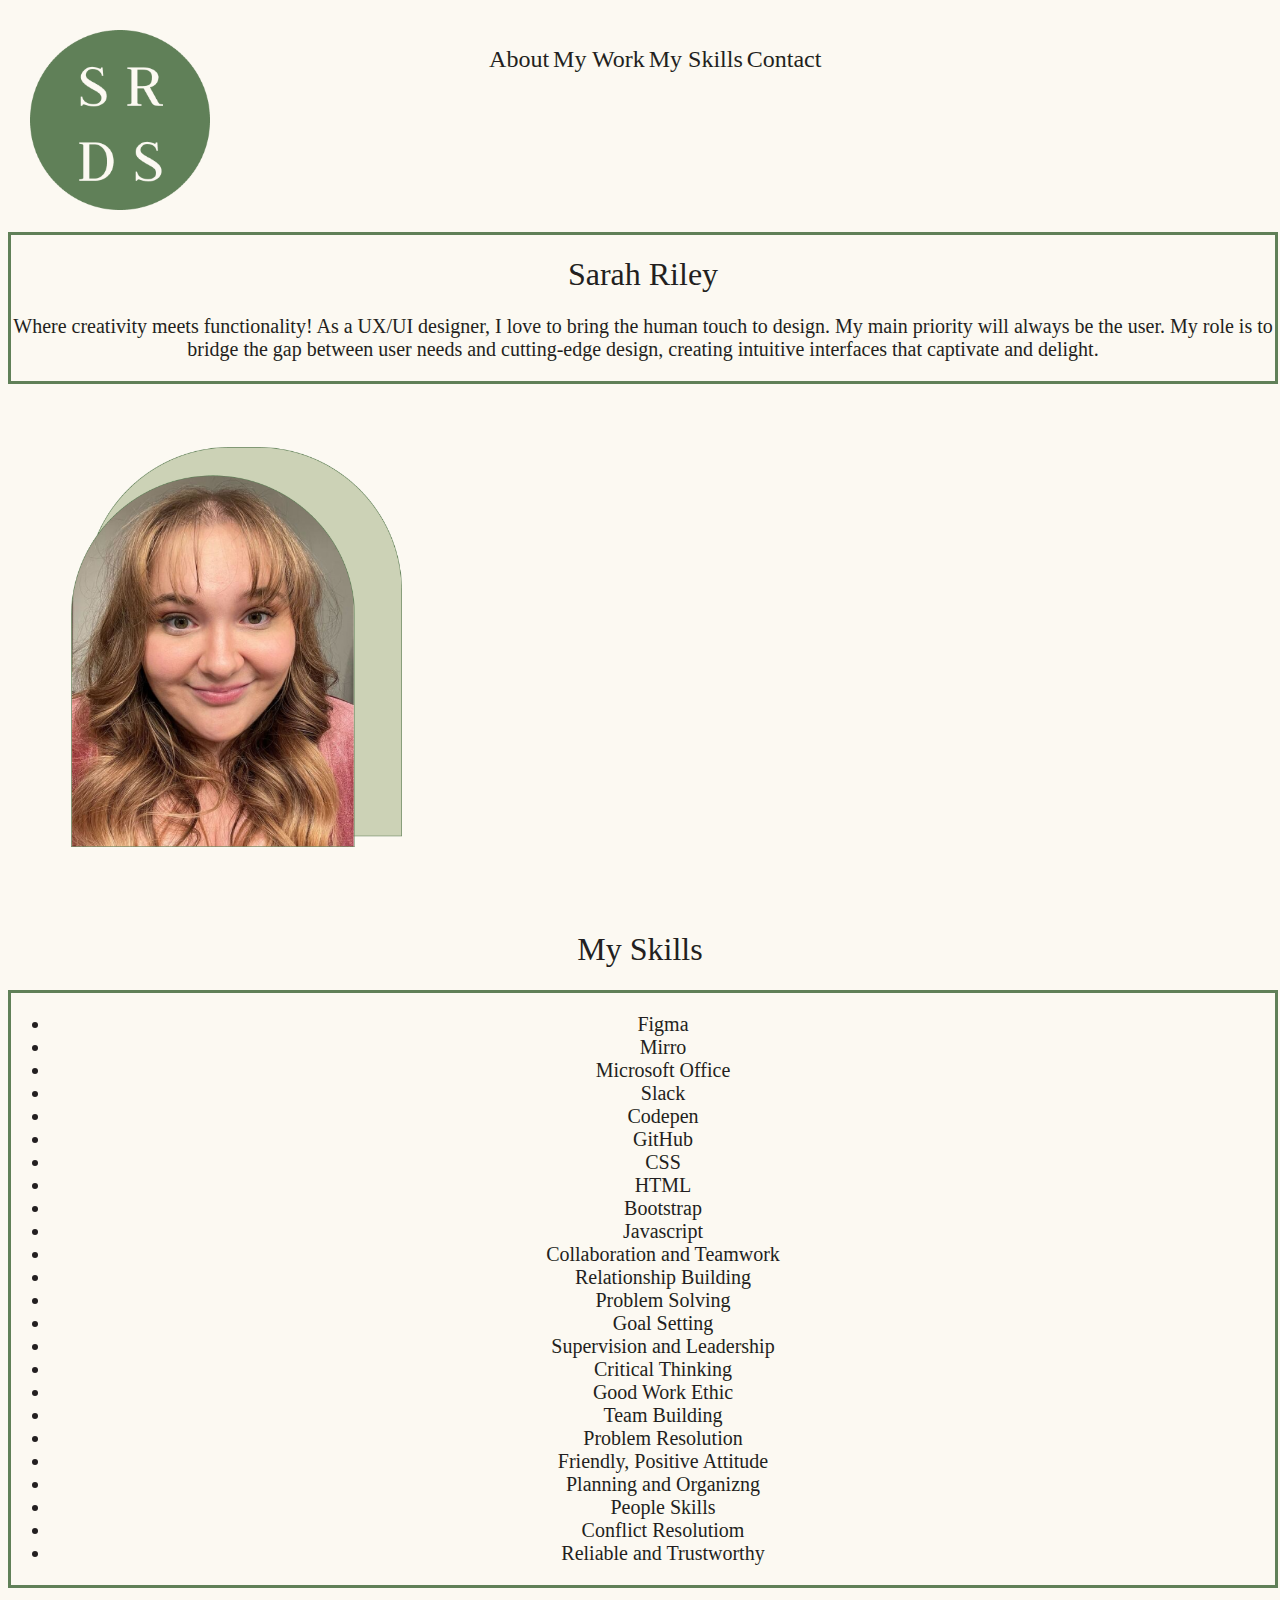
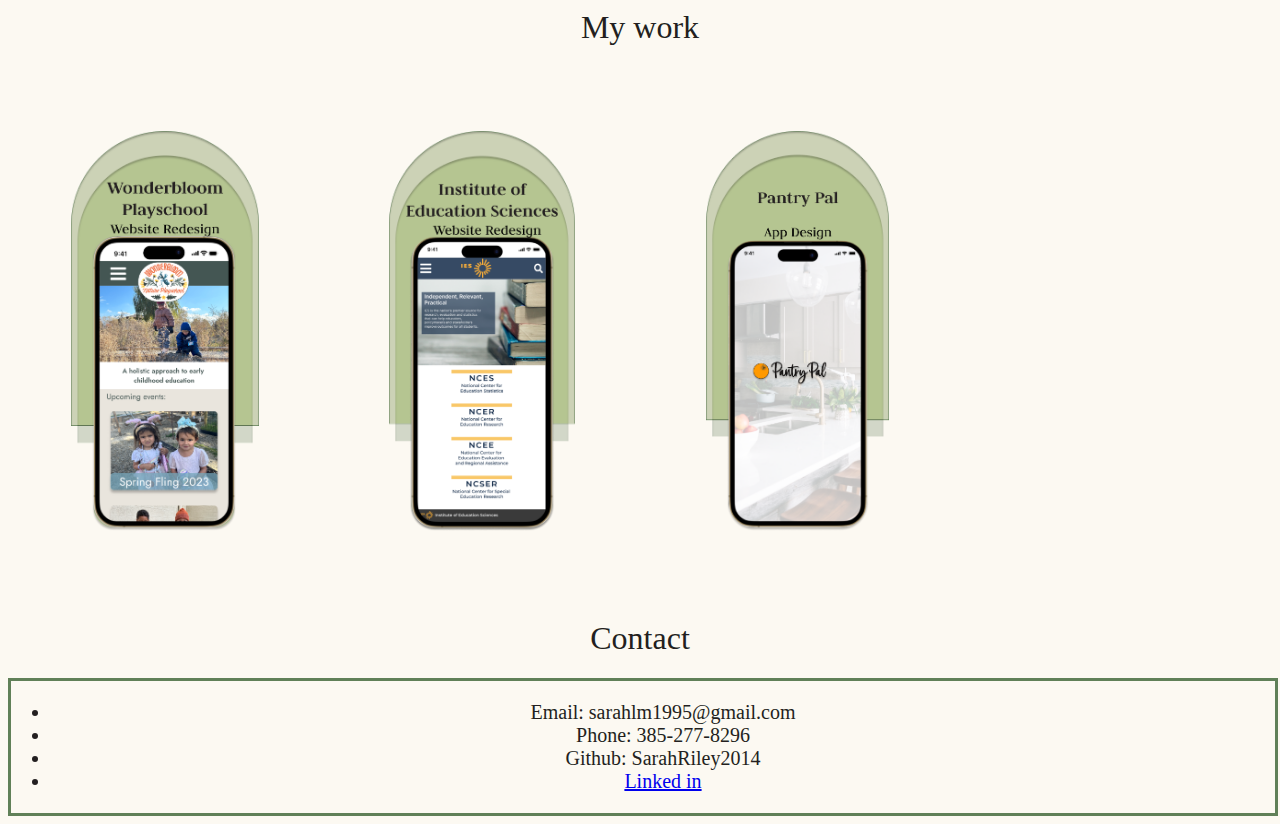
==== index.html @ 7fdc2ec3 "Add all files for personal page to repository" ====
<!DOCUTYPE html>
    <html lang= "en">


        <head>
            <title>Sarah Riley Design Studio</title>
            <link rel="stylesheet" href="index.css">
        </head>
    <body>  
         <header class="navbar">
            <div class="inline-block logo">
                <img src="img/Logo.png" alt="Logo" id="header-logo">
            </div>
                <nav class="inline-block">
                    <ul>
                        <li class="btn inline-block">About</li>
                        <li class="btn inline-block">My Work</li>
                        <li class="btn inline-block">My Skills</li>
                        <li class="btn inline-block">Contact</li>
                    </ul>
                </nav>
        </header>
        <section>
            <div class="container" class="btn inline-block">
                <h1 class="heading">Sarah Riley</h1>
                <p class="text">Where creativity meets functionality! As a UX/UI designer, I love to bring the human touch to design. My main priority will always be the user.  My role is to bridge the gap between user needs and cutting-edge design, creating intuitive interfaces that captivate and delight.
                </p>
                 </div>
                 <img src="img/heroimg.png" alt="profile picture" class="heroimg">
        </section>
        <section>
            <h1 class="heading">My Skills</h1>
            <div class="container">
                <ul class="text">
                    <li>Figma</li>
                    <li>Mirro</li>
                    <li>Microsoft Office</li>
                    <li>Slack</li>
                    <li>Codepen</li>
                    <li>GitHub</li>
                    <li>CSS</li>
                    <li>HTML</li>
                    <li>Bootstrap</li>
                    <li>Javascript</li>
                    <li>Collaboration and Teamwork</li>
                    <li>Relationship Building</li>
                    <li>Problem Solving</li>
                    <li>Goal Setting</li>
                    <li>Supervision and Leadership</li>
                    <li>Critical Thinking</li>
                    <li>Good Work Ethic</li>
                    <li>Team Building</li>
                    <li>Problem Resolution</li>
                    <li>Friendly, Positive Attitude</li>
                    <li>Planning and Organizng</li>
                    <li>People Skills</li>
                    <li>Conflict Resolutiom</li>
                    <li>Reliable and Trustworthy</li>
                </ul>
            </div>
        </section>
        <section>
            <h1 class="heading">My work</h1>
            <img src="img/Wonderbloom.png" alt="Wonderbloom" class="casestudy">
            <img src="img/IES.png" alt="Institute of Education Sciences" class="casestudy">
            <img src="img/PantryPal.png" alt="Pantry Pal" class="casestudy">
        </section>
        <footer>
            <h1 class="heading">Contact</h1>
            <div class="container">
                <ul class="text">
                    <li>Email: sarahlm1995@gmail.com</li>
                    <li>Phone: 385-277-8296</li>
                    <li>Github: SarahRiley2014</li>
                    <li><a href="www.linkedin.com/in/sarah-lynne-riley-72011b268">Linked in</a></li>
                </ul>
            </div>
        </footer>         
               

           
        
    </body>
    </html>
---- index.css ----
body {
    background: var(--portfolio-background, #FCF9F2); 
}
nav {
    width: 73%;
    padding: 1%;
}
ul {
    width: 50%;
    margin-left: auto;
}

#header-logo {
    height: 180px;
    width: auto;
}

.inline-block {
    display: inline-block;
    vertical-align: top;
}
.navbar {
    width:73% ;
    padding: 1%;
}
.logo {
    width: 100px;
    padding: 1%;
    text-align: center;
}

.heading{
    color: var(--portfolio-text-main, #231F20);
    text-align: center;
    font-family: Judson;
    font-size: 32px;
    font-style: normal;
    font-weight: 400;
    line-height: normal;
    width: auto;
    background: var(--portfolio-background, #FCF9F2)
}
.btn{
    color: var(--portfolio-text-main, #231F20);
    text-align: center;
    font-family: Judson;
    font-size: 24px;
    font-style: normal;
    font-weight: 400;
    line-height: normal;
    background: var(--portfolio-background, #FCF9F2);
}
.text{
    text-align: center;
    width: auto;
    height: fit-content;
    color: var(--portfolio-text-main, #231F20);
    font-family: Judson;
    font-size: 20px;
    font-style: normal;
    font-weight: 400;
    line-height: normal;}
.container{
    border: 3px solid var(--portfolio-logo-main, #608058);
    width: 100%;
    height: fit-content;
    padding: auto;
   ;}
.casestudy{
    padding: 5%;
    height: 400px;
    width: auto;
}
.heroimg{
    align-content: center;
    padding: 5%;
    height: 400px;
    width: auto;
}
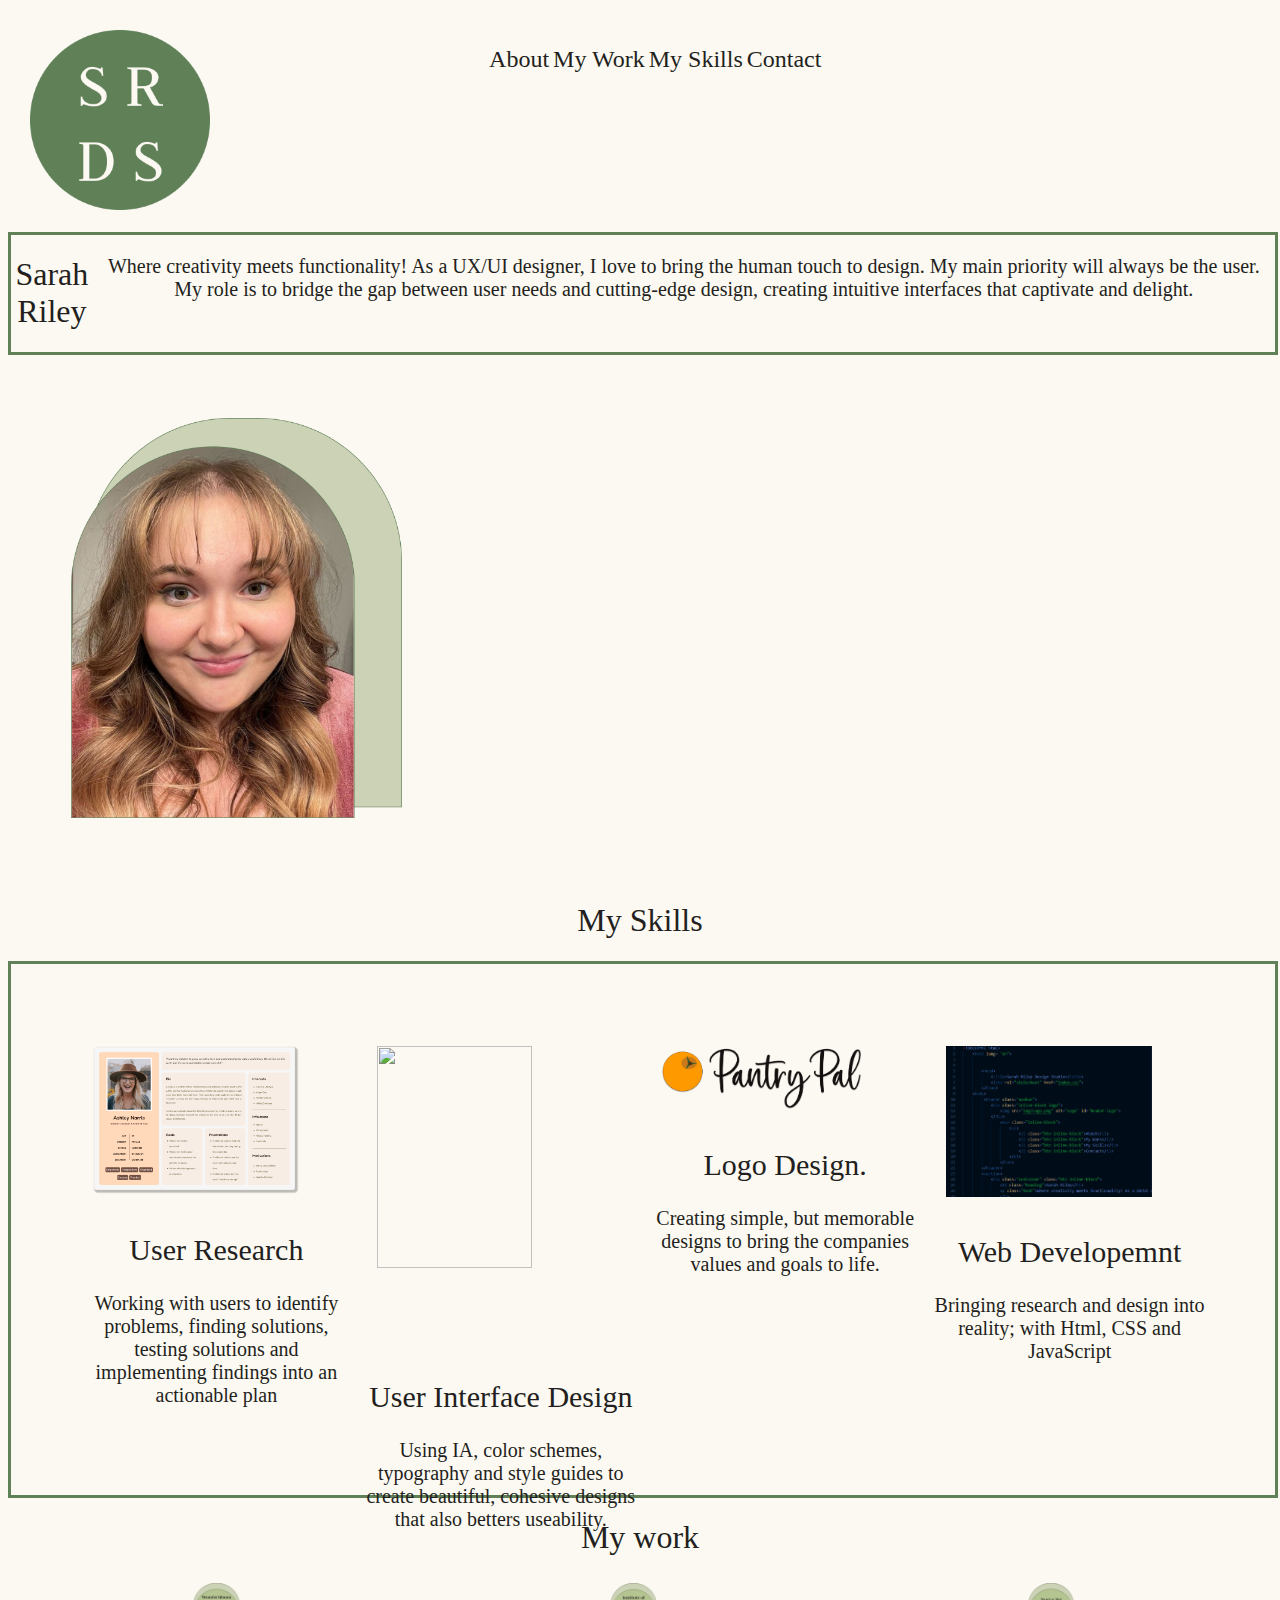
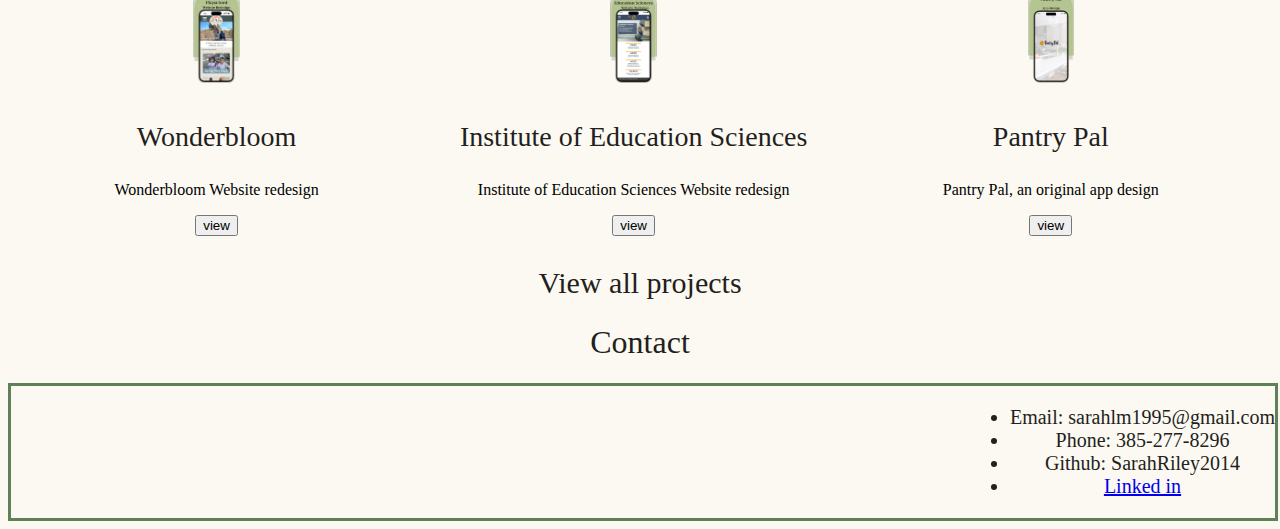
==== commit 5fd263b6: "Flex and Grid added" ====
--- a/index.html
+++ b/index.html
@@ -4,6 +4,7 @@
 
         <head>
             <title>Sarah Riley Design Studio</title>
+            <meta name="viewport" content="width-device-width, initial-scale=1"/>
             <link rel="stylesheet" href="index.css">
         </head>
     <body>  
@@ -30,40 +31,56 @@
         </section>
         <section>
             <h1 class="heading">My Skills</h1>
-            <div class="container">
-                <ul class="text">
-                    <li>Figma</li>
-                    <li>Mirro</li>
-                    <li>Microsoft Office</li>
-                    <li>Slack</li>
-                    <li>Codepen</li>
-                    <li>GitHub</li>
-                    <li>CSS</li>
-                    <li>HTML</li>
-                    <li>Bootstrap</li>
-                    <li>Javascript</li>
-                    <li>Collaboration and Teamwork</li>
-                    <li>Relationship Building</li>
-                    <li>Problem Solving</li>
-                    <li>Goal Setting</li>
-                    <li>Supervision and Leadership</li>
-                    <li>Critical Thinking</li>
-                    <li>Good Work Ethic</li>
-                    <li>Team Building</li>
-                    <li>Problem Resolution</li>
-                    <li>Friendly, Positive Attitude</li>
-                    <li>Planning and Organizng</li>
-                    <li>People Skills</li>
-                    <li>Conflict Resolutiom</li>
-                    <li>Reliable and Trustworthy</li>
-                </ul>
+            <div class="container flexcontainer">
+                <div class="flex-item">
+                    <img src="img/User Persona - Template.png" class="skillimg">
+                    <h2 class="heading2">User Research</h2>
+                    <p class="text">Working with users to identify problems, finding solutions, testing solutions and implementing findings into an actionable plan</p>
+
+                </div>
+                <div class="flex-item">
+                    <img src="img/IES Homepage.png" class="skillimg">
+                    <h2 class="heading2">User Interface Design</h2>
+                    <p class="text">Using IA, color schemes, typography and style guides to create beautiful, cohesive designs that also betters useability.</p>
+
+                </div>
+                <div class="flex-item">
+                    <img src="img/PantryPalLogo.png" class="skillimg">
+                    <h2 class="heading2">Logo Design.</h2>
+                    <p class="text">Creating simple, but memorable designs to bring the companies values and goals to life.</p>
+
+                </div>
+                <div class="flex-item">
+                    <img src="img/Screenshot 2023-07-11 181341.png" class="skillimg">
+                    <h2 class="heading2">Web Developemnt</h2>
+                    <p class="text">Bringing research and design into reality; with Html, CSS and JavaScript</p>
+
+                </div>
             </div>
         </section>
-        <section>
+        <section class="myWork">
             <h1 class="heading">My work</h1>
-            <img src="img/Wonderbloom.png" alt="Wonderbloom" class="casestudy">
-            <img src="img/IES.png" alt="Institute of Education Sciences" class="casestudy">
-            <img src="img/PantryPal.png" alt="Pantry Pal" class="casestudy">
+            <div class="workGrid">
+                <div class="item1"><img src="img/Wonderbloom.png" alt=""></div>
+                <div class="item2">
+                    <h3 class="heading3">Wonderbloom</h3>
+                    <p>Wonderbloom Website redesign</p>
+                    <button>view</button>
+                </div> 
+                <div class="item3"><img src="img/IES.png" alt=""></div>    
+                <div class="item4"> 
+                    <h3 class="heading3">Institute of Education Sciences</h3>
+                    <p>Institute of Education Sciences Website redesign</p>
+                    <button>view</button>
+                </div>
+                <div class="item5"><img src="img/PantryPal.png" alt=""></div>
+                <div class="item6">
+                    <h3 class="heading3">Pantry Pal</h3>
+                    <p>Pantry Pal, an original app design</p>
+                    <button>view</button>
+                </div>                
+            </div>
+            <h2 class="heading2">View all projects</h3>
         </section>
         <footer>
             <h1 class="heading">Contact</h1>
--- a/index.css
+++ b/index.css
@@ -8,6 +8,11 @@
 ul {
     width: 50%;
     margin-left: auto;
+}
+
+img {
+    height: 100px;
+    width: auto;
 }
 
 #header-logo {
@@ -34,6 +39,28 @@
     text-align: center;
     font-family: Judson;
     font-size: 32px;
+    font-style: normal;
+    font-weight: 400;
+    line-height: normal;
+    width: auto;
+    background: var(--portfolio-background, #FCF9F2)}
+
+.heading2{
+        color: var(--portfolio-text-main, #231F20);
+        text-align: center;
+        font-family: Judson;
+        font-size: 30px;
+        font-style: normal;
+        font-weight: 400;
+        line-height: normal;
+        width: auto;
+        background: var(--portfolio-background, #FCF9F2)
+}
+.heading3{
+    color: var(--portfolio-text-main, #231F20);
+    text-align: center;
+    font-family: Judson;
+    font-size: 28px;
     font-style: normal;
     font-weight: 400;
     line-height: normal;
@@ -65,7 +92,8 @@
     width: 100%;
     height: fit-content;
     padding: auto;
-   ;}
+    display: flex;
+}
 .casestudy{
     padding: 5%;
     height: 400px;
@@ -76,4 +104,80 @@
     padding: 5%;
     height: 400px;
     width: auto;
-}+}
+.skillimg{
+    padding: 5%;
+    height: auto;
+    width: 75%;
+}
+.flexContainer {
+    display: flex;
+    width: 90%;
+    padding: 5%;
+}
+
+.flex-item {
+    width: 25%;
+    margin: 5px;
+}
+.workGrid{
+    display: grid;
+    grid:
+        'image1 image2 image3'
+        'description1 description2 description3';
+    grid-auto-columns: 33%;
+    
+}
+.item1{
+    grid-area: image1;
+    margin: 5px;
+    text-align: center;
+}
+.item2 {
+    grid-area: description1;
+    margin: 5px;
+    text-align: center;
+}
+.item3 {
+    grid-area: image2;
+    margin: 5px;
+    text-align: center;
+}
+.item4 {
+    grid-area: description2;
+    margin: 5px;
+    text-align: center;
+}
+.item5 {
+    grid-area: image3;
+    margin: 5px;
+    text-align: center;
+}
+.item6 {
+    grid-area: description3;
+    margin: 5px;
+    text-align: center;
+}
+
+@media only screen and (max-width: 600px) {
+    .flexContainer {
+        flex-direction: column;
+    }
+
+    .flex-item {
+        width: 100%;
+        padding: 5%;
+    }
+    .workGrid {
+        display: grid;
+        grid:
+            'image1'
+            'description1'
+            'image2'
+            'description2'
+            'image3' 
+            'description3';
+        grid-auto-columns: 100%;
+    }
+}
+    
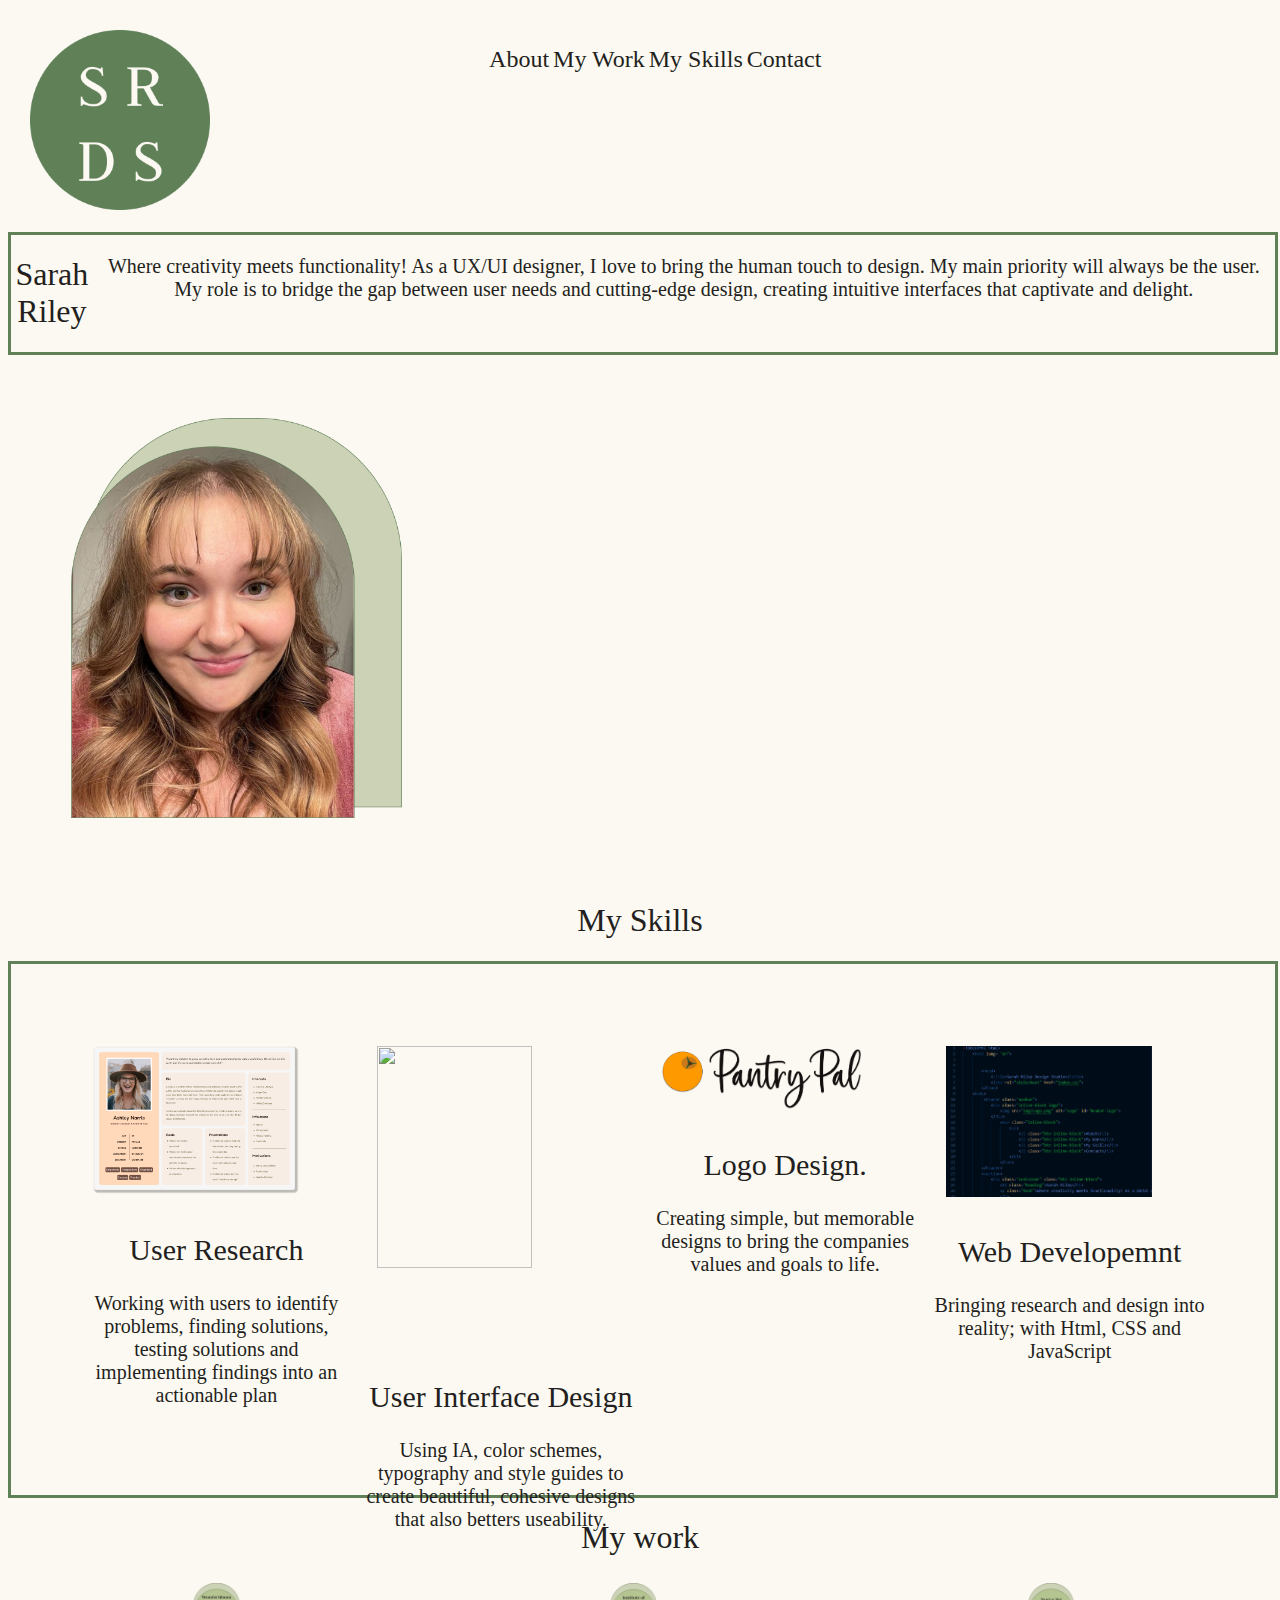
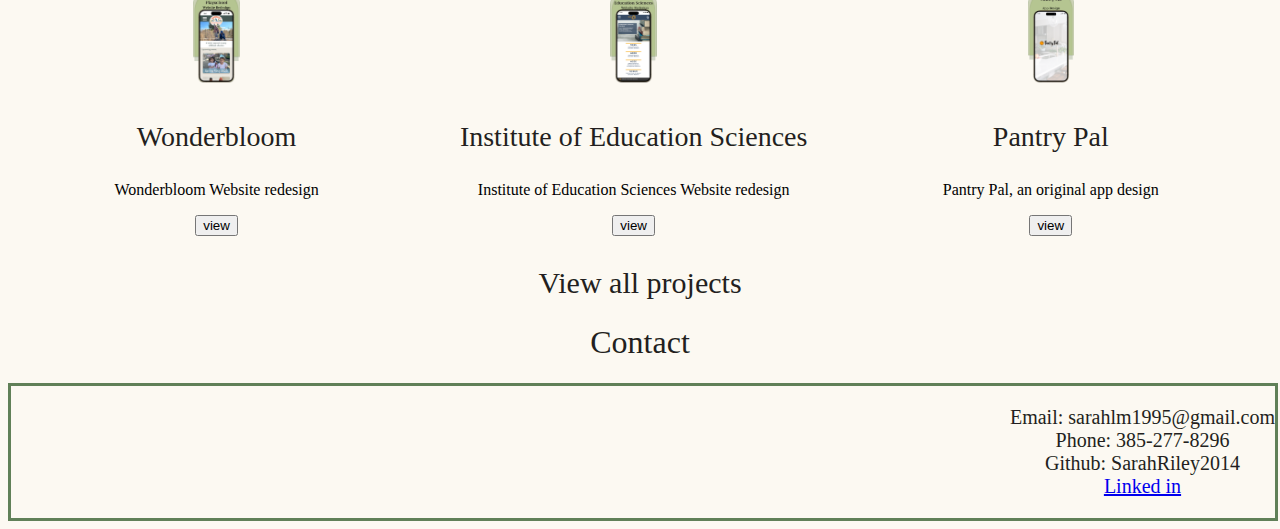
==== commit e32ece59: "edited unordered list and simplified headings" ====
--- a/index.html
+++ b/index.html
@@ -30,7 +30,7 @@
                  <img src="img/heroimg.png" alt="profile picture" class="heroimg">
         </section>
         <section>
-            <h1 class="heading">My Skills</h1>
+            <h1>My Skills</h1>
             <div class="container flexcontainer">
                 <div class="flex-item">
                     <img src="img/User Persona - Template.png" class="skillimg">
@@ -59,11 +59,11 @@
             </div>
         </section>
         <section class="myWork">
-            <h1 class="heading">My work</h1>
+            <h1>My work</h1>
             <div class="workGrid">
                 <div class="item1"><img src="img/Wonderbloom.png" alt=""></div>
                 <div class="item2">
-                    <h3 class="heading3">Wonderbloom</h3>
+                    <h3>Wonderbloom</h3>
                     <p>Wonderbloom Website redesign</p>
                     <button>view</button>
                 </div> 
@@ -75,18 +75,18 @@
                 </div>
                 <div class="item5"><img src="img/PantryPal.png" alt=""></div>
                 <div class="item6">
-                    <h3 class="heading3">Pantry Pal</h3>
+                    <h3>Pantry Pal</h3>
                     <p>Pantry Pal, an original app design</p>
                     <button>view</button>
                 </div>                
             </div>
-            <h2 class="heading2">View all projects</h3>
+            <h2>View all projects</h3>
         </section>
         <footer>
-            <h1 class="heading">Contact</h1>
+            <h1>Contact</h1>
             <div class="container">
                 <ul class="text">
-                    <li>Email: sarahlm1995@gmail.com</li>
+                    <li class="inline-block">Email: sarahlm1995@gmail.com</li>
                     <li>Phone: 385-277-8296</li>
                     <li>Github: SarahRiley2014</li>
                     <li><a href="www.linkedin.com/in/sarah-lynne-riley-72011b268">Linked in</a></li>
--- a/index.css
+++ b/index.css
@@ -13,6 +13,11 @@
 img {
     height: 100px;
     width: auto;
+}
+
+li {
+    display: block;
+    text-align: center;
 }
 
 #header-logo {
@@ -34,7 +39,7 @@
     text-align: center;
 }
 
-.heading{
+h1 {
     color: var(--portfolio-text-main, #231F20);
     text-align: center;
     font-family: Judson;
@@ -45,7 +50,7 @@
     width: auto;
     background: var(--portfolio-background, #FCF9F2)}
 
-.heading2{
+h2{
         color: var(--portfolio-text-main, #231F20);
         text-align: center;
         font-family: Judson;
@@ -56,7 +61,7 @@
         width: auto;
         background: var(--portfolio-background, #FCF9F2)
 }
-.heading3{
+h3{
     color: var(--portfolio-text-main, #231F20);
     text-align: center;
     font-family: Judson;
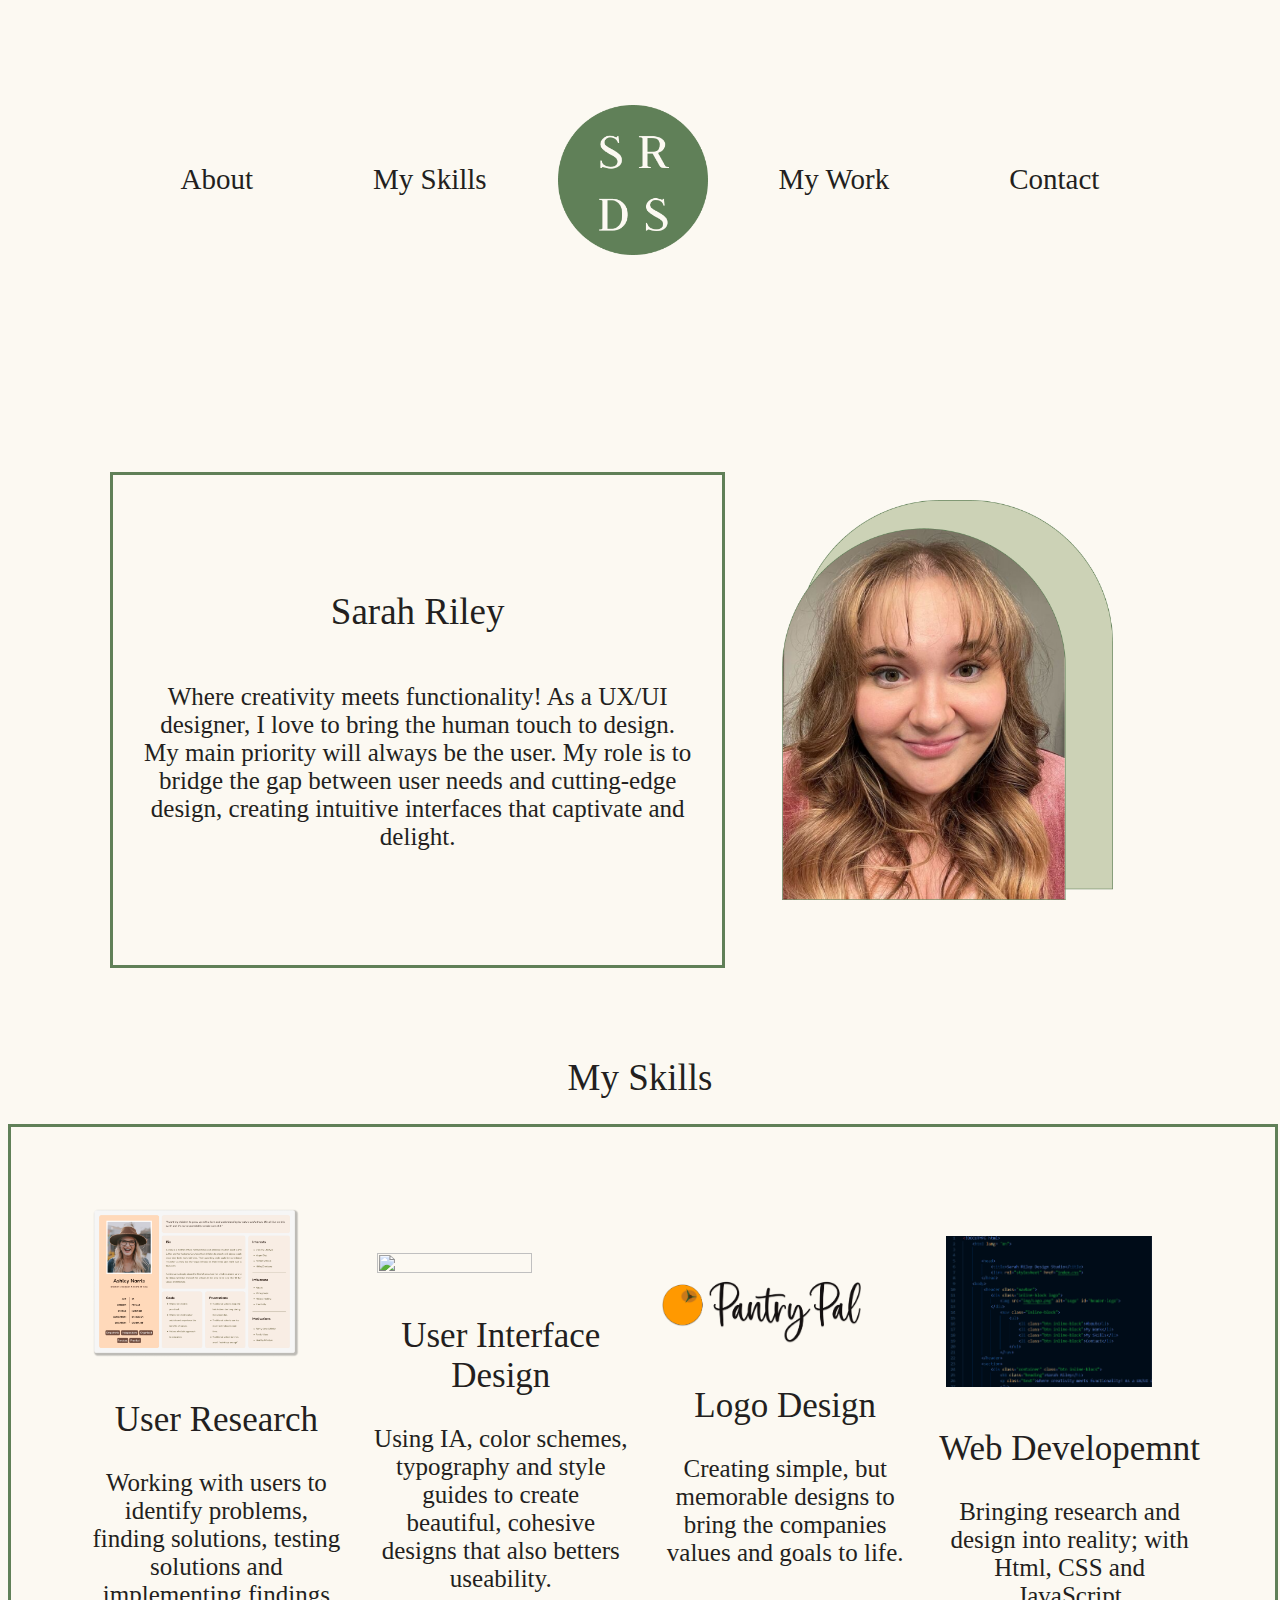
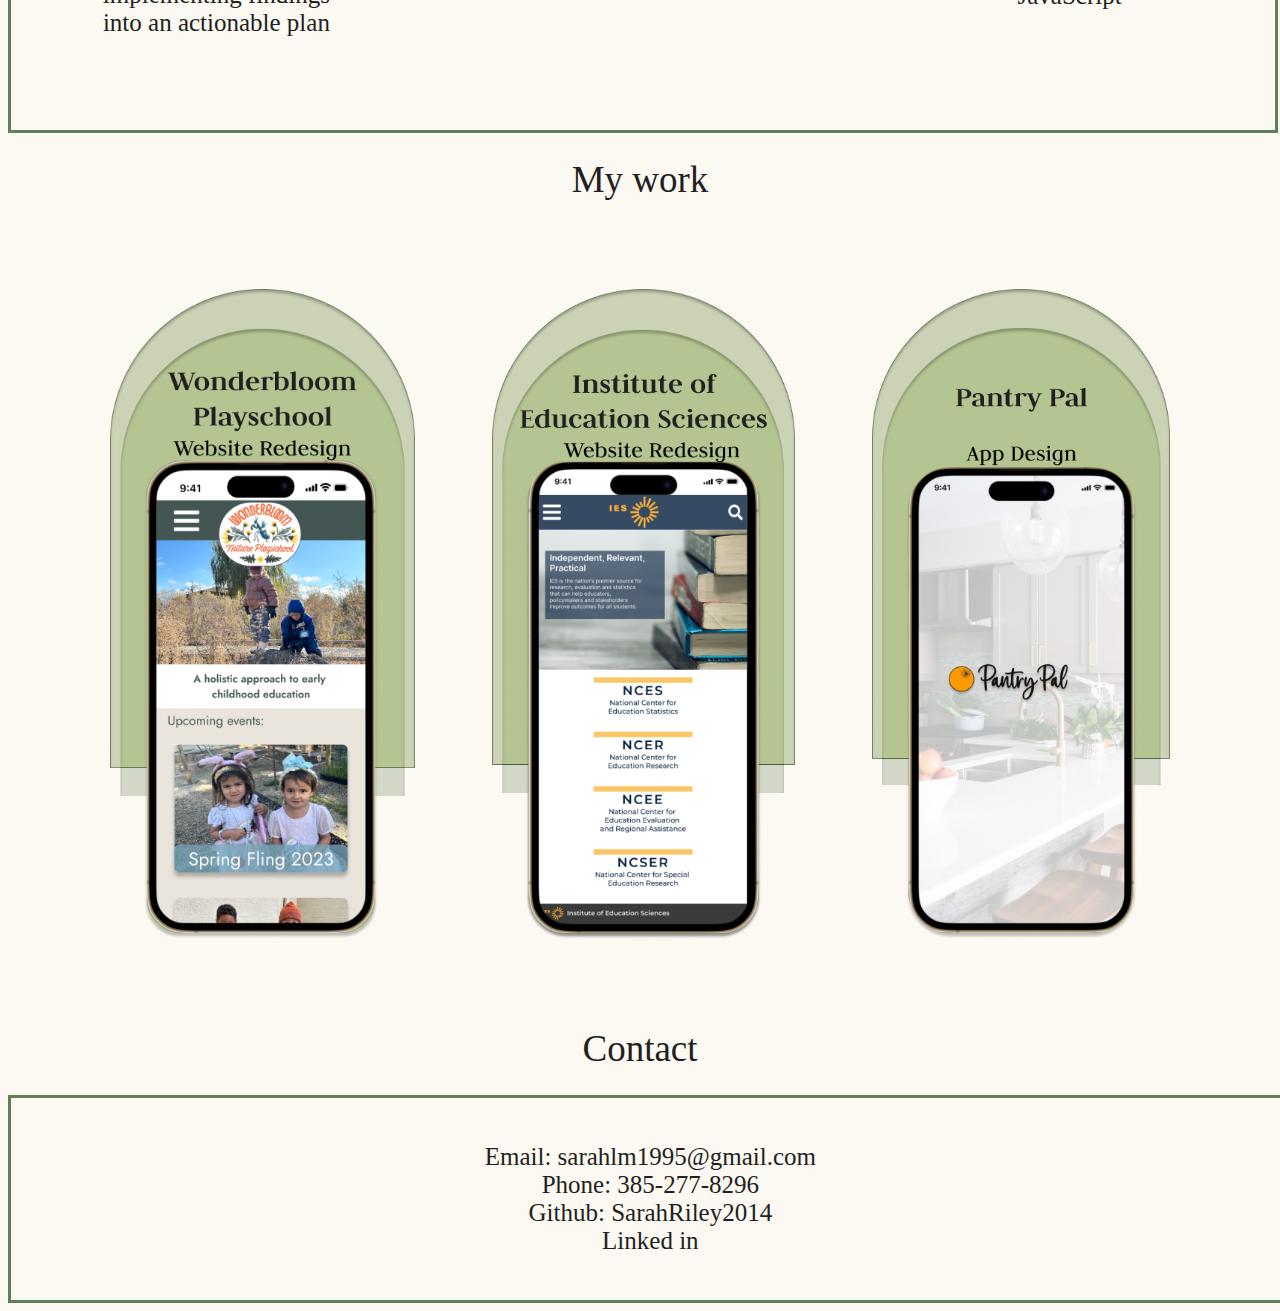
==== commit 404cec2d: "Relocated files." ====
--- a/index.html
+++ b/index.html
@@ -9,29 +9,34 @@
         </head>
     <body>  
          <header class="navbar">
-            <div class="inline-block logo">
-                <img src="img/Logo.png" alt="Logo" id="header-logo">
-            </div>
-                <nav class="inline-block">
-                    <ul>
-                        <li class="btn inline-block">About</li>
-                        <li class="btn inline-block">My Work</li>
-                        <li class="btn inline-block">My Skills</li>
-                        <li class="btn inline-block">Contact</li>
-                    </ul>
+           
+                <nav>
+                    <div class="flex flexContainer">
+                        <a href="#About" class="btn">About</a>
+                        <a href="#My-Skills" class="btn">My Skills</a>
+                         <div class="logo">
+                            <img src="img/Logo.png" alt="Logo" id="header-logo">
+                        </div>
+                        <a href="#My-Work" class="btn">My Work</a>
+                        <a href="#Contact" class="btn">Contact</a>
+                    </div>
                 </nav>
         </header>
-        <section>
-            <div class="container" class="btn inline-block">
+        <br id="Home">
+       <section id="About">
+            <div class="flex flexContainer">
+             <div class="aboutContainer" id="about-heading">
                 <h1 class="heading">Sarah Riley</h1>
                 <p class="text">Where creativity meets functionality! As a UX/UI designer, I love to bring the human touch to design. My main priority will always be the user.  My role is to bridge the gap between user needs and cutting-edge design, creating intuitive interfaces that captivate and delight.
                 </p>
-                 </div>
+                </div>
                  <img src="img/heroimg.png" alt="profile picture" class="heroimg">
+            </div>
         </section>
-        <section>
+       
+        <section id="My-Skills">
             <h1>My Skills</h1>
-            <div class="container flexcontainer">
+            <div class="container flexContainer">
                 <div class="flex-item">
                     <img src="img/User Persona - Template.png" class="skillimg">
                     <h2 class="heading2">User Research</h2>
@@ -40,51 +45,39 @@
                 </div>
                 <div class="flex-item">
                     <img src="img/IES Homepage.png" class="skillimg">
-                    <h2 class="heading2">User Interface Design</h2>
+                    <h2>User Interface Design</h2>
                     <p class="text">Using IA, color schemes, typography and style guides to create beautiful, cohesive designs that also betters useability.</p>
 
                 </div>
                 <div class="flex-item">
                     <img src="img/PantryPalLogo.png" class="skillimg">
-                    <h2 class="heading2">Logo Design.</h2>
+                    <h2>Logo Design</h2>
                     <p class="text">Creating simple, but memorable designs to bring the companies values and goals to life.</p>
 
                 </div>
                 <div class="flex-item">
                     <img src="img/Screenshot 2023-07-11 181341.png" class="skillimg">
-                    <h2 class="heading2">Web Developemnt</h2>
+                    <h2>Web Developemnt</h2>
                     <p class="text">Bringing research and design into reality; with Html, CSS and JavaScript</p>
 
                 </div>
             </div>
         </section>
-        <section class="myWork">
+        
+        <section id="My-Work">
             <h1>My work</h1>
-            <div class="workGrid">
-                <div class="item1"><img src="img/Wonderbloom.png" alt=""></div>
-                <div class="item2">
-                    <h3>Wonderbloom</h3>
-                    <p>Wonderbloom Website redesign</p>
-                    <button>view</button>
-                </div> 
-                <div class="item3"><img src="img/IES.png" alt=""></div>    
-                <div class="item4"> 
-                    <h3 class="heading3">Institute of Education Sciences</h3>
-                    <p>Institute of Education Sciences Website redesign</p>
-                    <button>view</button>
-                </div>
-                <div class="item5"><img src="img/PantryPal.png" alt=""></div>
-                <div class="item6">
-                    <h3>Pantry Pal</h3>
-                    <p>Pantry Pal, an original app design</p>
-                    <button>view</button>
-                </div>                
+            <div class="work flexContainer">
+                <img src="img/Wonderbloom.png" alt="Wonderbloom" class="work-img">
+               
+                <img src="img/IES.png" alt="IES" class="work-img">
+               
+                <img src="img/PantryPal.png" alt="PantryPal" class="work-img">
             </div>
-            <h2>View all projects</h3>
         </section>
-        <footer>
+        
+        <footer id="Contact">
             <h1>Contact</h1>
-            <div class="container">
+            <div class="footerContainer">
                 <ul class="text">
                     <li class="inline-block">Email: sarahlm1995@gmail.com</li>
                     <li>Phone: 385-277-8296</li>
@@ -92,10 +85,17 @@
                     <li><a href="www.linkedin.com/in/sarah-lynne-riley-72011b268">Linked in</a></li>
                 </ul>
             </div>
-        </footer>         
+        </footer>
+        <a href="#" class="back-to-top"><img src="img/Iconsax.png"></a>
+        
+            
                
 
            
-        
+       
     </body>
+    <script src="http://ajax.googleapis.com/ajax/libs/jquery/2.0.0/jquery.min.js"></script
+    <script src="https://code.jquery.com/jquery-3.4.1.min.js"></script>
+    <script src="js/index.js"></script>
+    
     </html>--- a/index.css
+++ b/index.css
@@ -1,188 +1,282 @@
 body {
     background: var(--portfolio-background, #FCF9F2); 
+    
 }
 nav {
-    width: 73%;
+    background-color: #FCF9F2;
+    height: auto;
+    width: 98%;
     padding: 1%;
-}
-ul {
+    
+}
+
+/* ul {
     width: 50%;
-    margin-left: auto;
-}
+} */
 
 img {
-    height: 100px;
+    height: 25%;
     width: auto;
 }
 
 li {
     display: block;
     text-align: center;
-}
-
-#header-logo {
-    height: 180px;
-    width: auto;
-}
-
-.inline-block {
-    display: inline-block;
-    vertical-align: top;
-}
-.navbar {
-    width:73% ;
-    padding: 1%;
-}
-.logo {
-    width: 100px;
-    padding: 1%;
-    text-align: center;
+    text-decoration:none ;
 }
 
 h1 {
     color: var(--portfolio-text-main, #231F20);
     text-align: center;
     font-family: Judson;
-    font-size: 32px;
-    font-style: normal;
-    font-weight: 400;
-    line-height: normal;
-    width: auto;
-    background: var(--portfolio-background, #FCF9F2)}
-
-h2{
+    font-size: 37px;
+    font-style: normal;
+    font-weight: 400;
+    line-height: normal;
+    width: auto;
+    background: var(--portfolio-background, #FCF9F2)
+}
+
+h2 {
         color: var(--portfolio-text-main, #231F20);
         text-align: center;
         font-family: Judson;
-        font-size: 30px;
+        font-size: 35px;
         font-style: normal;
         font-weight: 400;
         line-height: normal;
         width: auto;
         background: var(--portfolio-background, #FCF9F2)
 }
-h3{
-    color: var(--portfolio-text-main, #231F20);
-    text-align: center;
-    font-family: Judson;
-    font-size: 28px;
+
+h3 {
+    color: var(--portfolio-text-main, #231F20);
+    text-align: center;
+    font-family: Judson;
+    font-size: 33px;
     font-style: normal;
     font-weight: 400;
     line-height: normal;
     width: auto;
     background: var(--portfolio-background, #FCF9F2)
 }
+
+
+a:link {
+  color: #231F20;
+  background-color: transparent;
+  text-decoration: none;
+}
+
+a:visited {
+  color: #231F20;
+  background-color: transparent;
+  text-decoration: none;
+}
+
+a:hover {
+  color: #231F20;
+  background-color: transparent;
+  text-decoration: none;
+}
+
+a:active {
+  color: #231F20;
+  background-color: transparent;
+  text-decoration: none;
+}
+
+
+.flex {
+    display:flex;
+    justify-content:space-around;
+}
+
+.navbar {
+    width:98%;
+    padding: 1%;
+}
+.logo {
+    padding: 1%;
+    text-align: center;
+}
+
+#header-logo {
+    width:150px;
+    height: auto;
+}
+
+.back-to-top {
+    position: fixed;
+    bottom: 2em;
+    right: 0px;
+    text-decoration: none;
+    color: #000000;
+    background-color: rgba(235, 235, 235, 0.80);
+    font-size: 12px;
+    padding: 1em;
+    display: none;
+}
+
+.back-to-top:hover {    
+    background-color: rgba(135, 135, 135, 0.50);
+}
+
 .btn{
     color: var(--portfolio-text-main, #231F20);
     text-align: center;
     font-family: Judson;
-    font-size: 24px;
-    font-style: normal;
-    font-weight: 400;
-    line-height: normal;
-    background: var(--portfolio-background, #FCF9F2);
-}
+    font-size: 29px;
+    font-style: normal;
+    font-weight: 400;
+    line-height: normal;
+    padding: 60px;
+}
+
 .text{
     text-align: center;
     width: auto;
     height: fit-content;
     color: var(--portfolio-text-main, #231F20);
     font-family: Judson;
-    font-size: 20px;
-    font-style: normal;
-    font-weight: 400;
-    line-height: normal;}
-.container{
+    font-size: 25px;
+    font-style: normal;
+    font-weight: 400;
+    line-height: normal;
+    padding-left: 10px;
+    padding-right: 10px;
+
+}
+
+.footerContainer {
     border: 3px solid var(--portfolio-logo-main, #608058);
-    width: 100%;
-    height: fit-content;
-    padding: auto;
-    display: flex;
-}
-.casestudy{
-    padding: 5%;
-    height: 400px;
-    width: auto;
-}
-.heroimg{
+    width: 98%;
+    height: fit-content;
+    padding: 20px;
+    display: flex;
+    align-items: center;
+    justify-content: center;
+}
+
+.aboutContainer {
+    border: 3px solid var(--portfolio-logo-main, #608058);
+    width: fit-content;
+    height: fit-content;
+    padding: 20px;
+    display: flex;
+    justify-content: center;
+    align-items: center;
+}
+
+.container {
+    border: 3px solid var(--portfolio-logo-main, #608058);
+    width: fit-content;
+    height: fit-content;
+    padding: 20px;
+    display: flex;
+    justify-content: center;
+    align-items: center;
+}
+
+
+.heroimg {
     align-content: center;
     padding: 5%;
     height: 400px;
     width: auto;
 }
+
 .skillimg{
     padding: 5%;
     height: auto;
     width: 75%;
 }
+
 .flexContainer {
     display: flex;
     width: 90%;
     padding: 5%;
+    justify-content: center;
+    align-items: center;
 }
 
 .flex-item {
     width: 25%;
     margin: 5px;
 }
-.workGrid{
-    display: grid;
-    grid:
-        'image1 image2 image3'
-        'description1 description2 description3';
-    grid-auto-columns: 33%;
-    
-}
+
+.work{
+    display: flex;
+    justify-content: space-around;
+   
+    
+}
+
 .item1{
     grid-area: image1;
     margin: 5px;
     text-align: center;
 }
+
 .item2 {
     grid-area: description1;
     margin: 5px;
     text-align: center;
 }
+
 .item3 {
     grid-area: image2;
     margin: 5px;
     text-align: center;
 }
+
 .item4 {
     grid-area: description2;
     margin: 5px;
     text-align: center;
 }
+
 .item5 {
     grid-area: image3;
     margin: 5px;
     text-align: center;
 }
+
 .item6 {
     grid-area: description3;
     margin: 5px;
     text-align: center;
 }
 
+.hover {
+    text-shadow: 2px 2px 5px #231F20;
+}
+    
 @media only screen and (max-width: 600px) {
     .flexContainer {
         flex-direction: column;
+        
     }
 
     .flex-item {
         width: 100%;
         padding: 5%;
     }
-    .workGrid {
-        display: grid;
-        grid:
-            'image1'
-            'description1'
-            'image2'
-            'description2'
-            'image3' 
-            'description3';
-        grid-auto-columns: 100%;
-    }
-}
-    
+
+    .text{ font-size: 20px;}    
+    
+}
+
+.work-img {
+    height: 650px;
+}
+
+#about-heading {
+    height: 450px;
+    align-content: center;
+    justify-content: center;
+    margin-top: 40px;
+    flex-wrap: wrap;
+    width: 50%;
+}
+
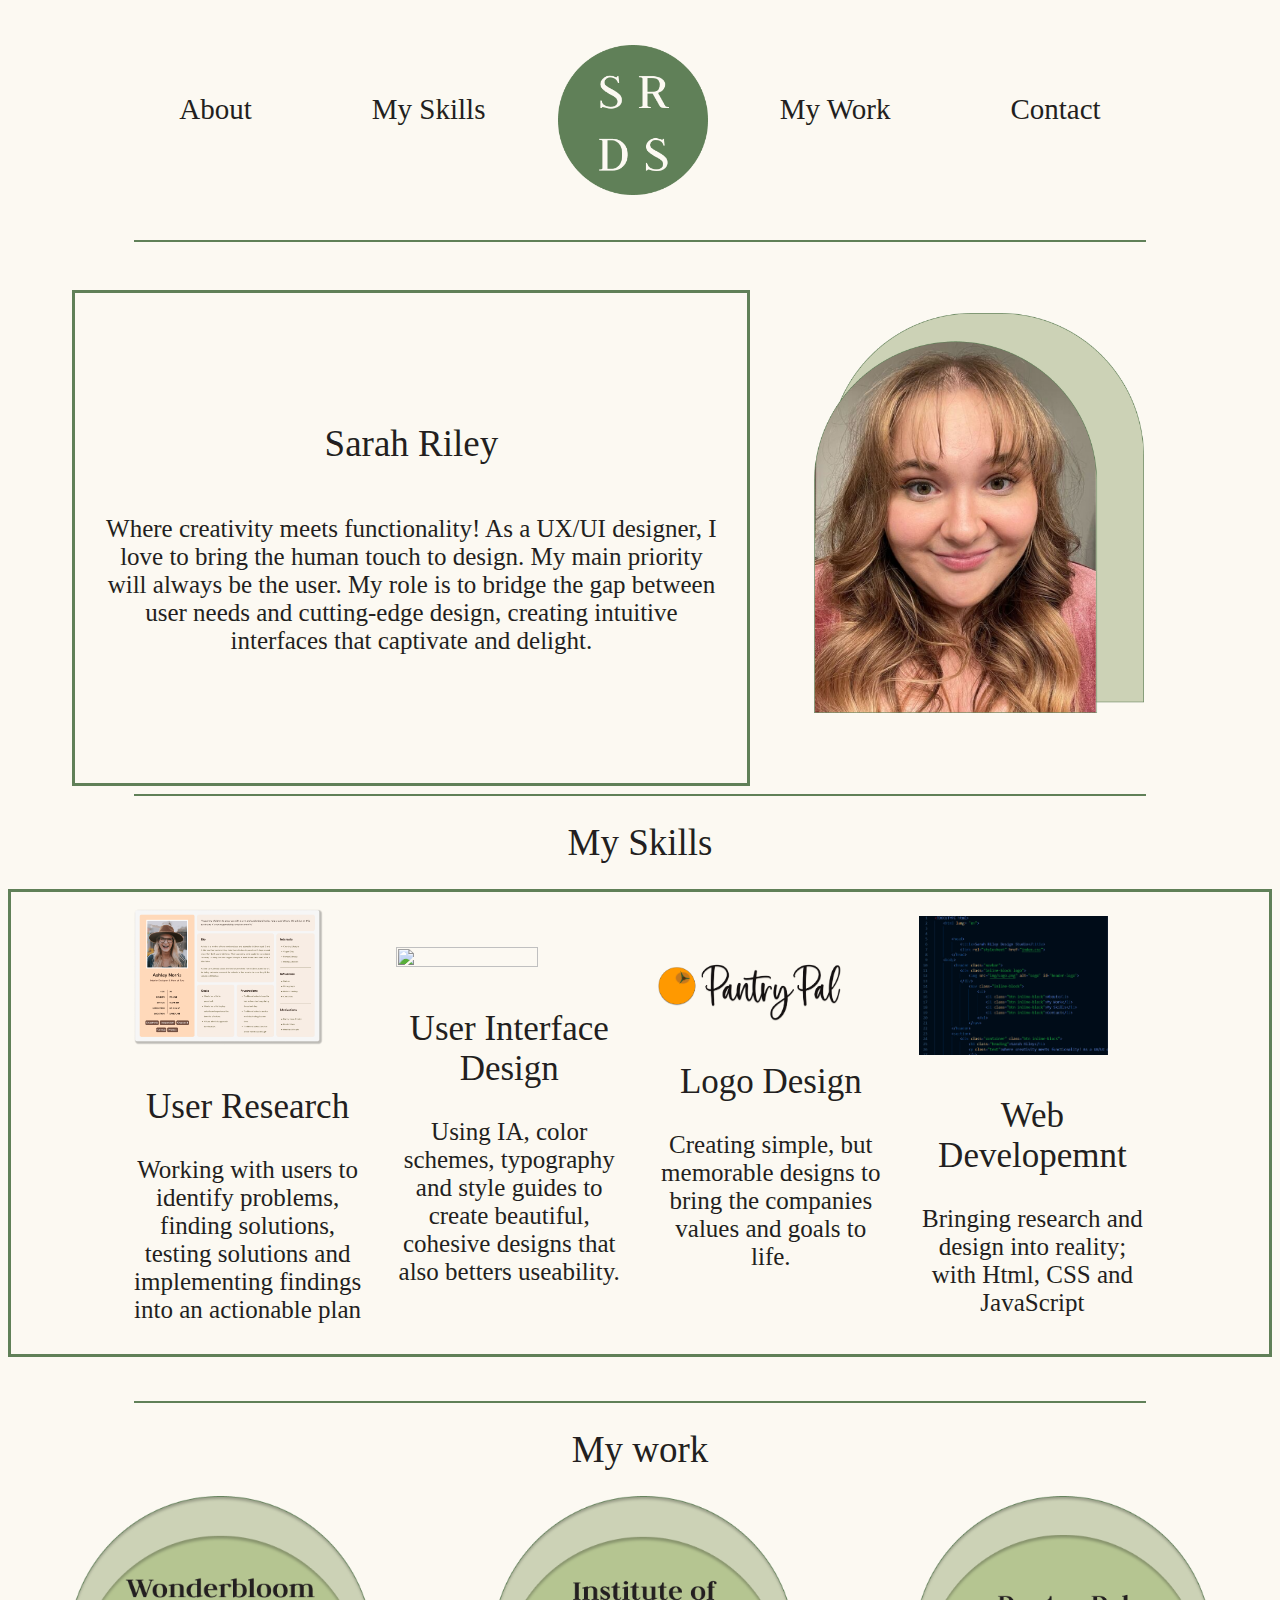
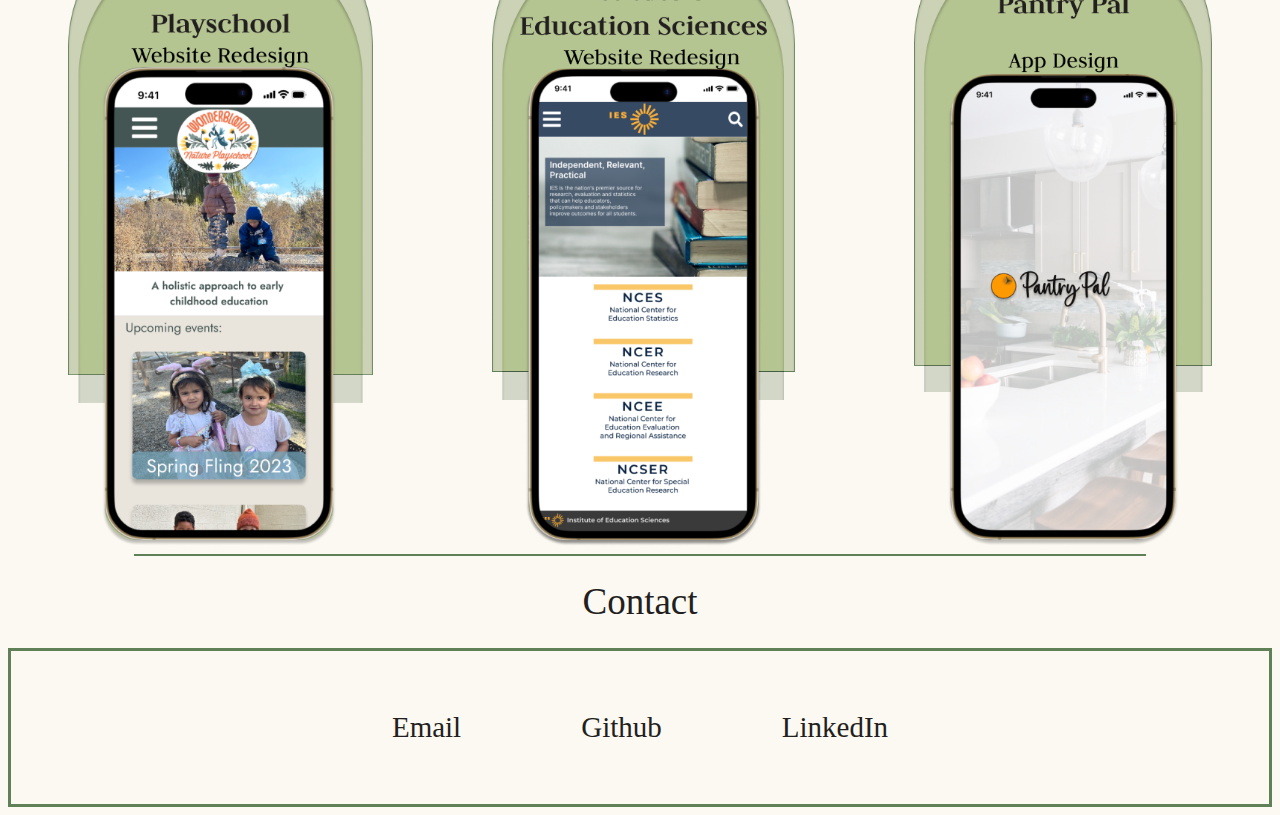
==== commit d304f4ed: "more ui nonsense" ====
--- a/index.html
+++ b/index.html
@@ -22,9 +22,10 @@
                     </div>
                 </nav>
         </header>
-        <br id="Home">
+        
+        <hr>
        <section id="About">
-            <div class="flex flexContainer">
+            <div class="flexContainer">
              <div class="aboutContainer" id="about-heading">
                 <h1 class="heading">Sarah Riley</h1>
                 <p class="text">Where creativity meets functionality! As a UX/UI designer, I love to bring the human touch to design. My main priority will always be the user.  My role is to bridge the gap between user needs and cutting-edge design, creating intuitive interfaces that captivate and delight.
@@ -33,10 +34,11 @@
                  <img src="img/heroimg.png" alt="profile picture" class="heroimg">
             </div>
         </section>
-       
-        <section id="My-Skills">
+        
+        <hr>
+       <section id="My-Skills">
             <h1>My Skills</h1>
-            <div class="container flexContainer">
+            <div class=" container flexContainer ">
                 <div class="flex-item">
                     <img src="img/User Persona - Template.png" class="skillimg">
                     <h2 class="heading2">User Research</h2>
@@ -63,27 +65,29 @@
                 </div>
             </div>
         </section>
-        
+        <br>
+        <br>
+        <hr>
         <section id="My-Work">
             <h1>My work</h1>
             <div class="work flexContainer">
-                <img src="img/Wonderbloom.png" alt="Wonderbloom" class="work-img">
+                <a href=""><img class="work-img" src="img/Wonderbloom.png" alt="Wonderbloom" ></a>
                
-                <img src="img/IES.png" alt="IES" class="work-img">
+                <a href=""><img class="work-img" src="img/IES.png" alt="IES" ></a>
                
-                <img src="img/PantryPal.png" alt="PantryPal" class="work-img">
+                <a href=""><img class="work-img" src="img/PantryPal.png" alt="PantryPal" ></a>
             </div>
         </section>
         
+        <hr>
         <footer id="Contact">
             <h1>Contact</h1>
             <div class="footerContainer">
-                <ul class="text">
-                    <li class="inline-block">Email: sarahlm1995@gmail.com</li>
-                    <li>Phone: 385-277-8296</li>
-                    <li>Github: SarahRiley2014</li>
-                    <li><a href="www.linkedin.com/in/sarah-lynne-riley-72011b268">Linked in</a></li>
-                </ul>
+                
+                    <a href="mailto:sarahlm1995@gmail.com" class="btn">Email</a>
+                    <a href="https://github.com/SarahRiley2014" class="btn">Github</a>
+                    <a href="www.linkedin.com/in/sarah-lynne-riley-72011b268" class="btn">LinkedIn</a>
+                
             </div>
         </footer>
         <a href="#" class="back-to-top"><img src="img/Iconsax.png"></a>
--- a/index.css
+++ b/index.css
@@ -10,20 +10,13 @@
     
 }
 
-/* ul {
-    width: 50%;
-} */
+ 
 
 img {
     height: 25%;
     width: auto;
 }
 
-li {
-    display: block;
-    text-align: center;
-    text-decoration:none ;
-}
 
 h1 {
     color: var(--portfolio-text-main, #231F20);
@@ -61,6 +54,15 @@
     background: var(--portfolio-background, #FCF9F2)
 }
 
+hr {
+    background-color: #608058;
+    height: 2px;
+    border:none;
+    width: 80%;
+}
+
+
+
 
 a:link {
   color: #231F20;
@@ -86,12 +88,11 @@
   text-decoration: none;
 }
 
-
-.flex {
-    display:flex;
-    justify-content:space-around;
-}
-
+.contactLink{
+    height:auto;
+    width: 50px;
+    display: inline;
+}
 .navbar {
     width:98%;
     padding: 1%;
@@ -133,7 +134,7 @@
     padding: 60px;
 }
 
-.text{
+p{
     text-align: center;
     width: auto;
     height: fit-content;
@@ -145,17 +146,19 @@
     line-height: normal;
     padding-left: 10px;
     padding-right: 10px;
+    display: flex;
+    justify-content: center;
+    text-align: center;
+    text-decoration:none ;
 
 }
 
 .footerContainer {
+    display: flex;
+    justify-content: center;
     border: 3px solid var(--portfolio-logo-main, #608058);
-    width: 98%;
-    height: fit-content;
-    padding: 20px;
-    display: flex;
-    align-items: center;
-    justify-content: center;
+   
+   
 }
 
 .aboutContainer {
@@ -172,7 +175,6 @@
     border: 3px solid var(--portfolio-logo-main, #608058);
     width: fit-content;
     height: fit-content;
-    padding: 20px;
     display: flex;
     justify-content: center;
     align-items: center;
@@ -194,59 +196,22 @@
 
 .flexContainer {
     display: flex;
-    width: 90%;
-    padding: 5%;
-    justify-content: center;
-    align-items: center;
+    justify-content:center ;
+    
+
 }
 
 .flex-item {
-    width: 25%;
+    width: 20%;
     margin: 5px;
 }
 
 .work{
     display: flex;
     justify-content: space-around;
-   
-    
-}
-
-.item1{
-    grid-area: image1;
-    margin: 5px;
-    text-align: center;
-}
-
-.item2 {
-    grid-area: description1;
-    margin: 5px;
-    text-align: center;
-}
-
-.item3 {
-    grid-area: image2;
-    margin: 5px;
-    text-align: center;
-}
-
-.item4 {
-    grid-area: description2;
-    margin: 5px;
-    text-align: center;
-}
-
-.item5 {
-    grid-area: image3;
-    margin: 5px;
-    text-align: center;
-}
-
-.item6 {
-    grid-area: description3;
-    margin: 5px;
-    text-align: center;
-}
+}
+
+
 
 .hover {
     text-shadow: 2px 2px 5px #231F20;
@@ -259,15 +224,22 @@
     }
 
     .flex-item {
-        width: 100%;
+        width: 80%;
         padding: 5%;
     }
 
-    .text{ font-size: 20px;}    
+    .text{ font-size: 20px;}
+    
+    .work-img {
+        width: 50%;
+        height: auto;
+        padding: 20px 20px 60px 60px;
+       }
     
 }
 
 .work-img {
+    width:auto;
     height: 650px;
 }
 
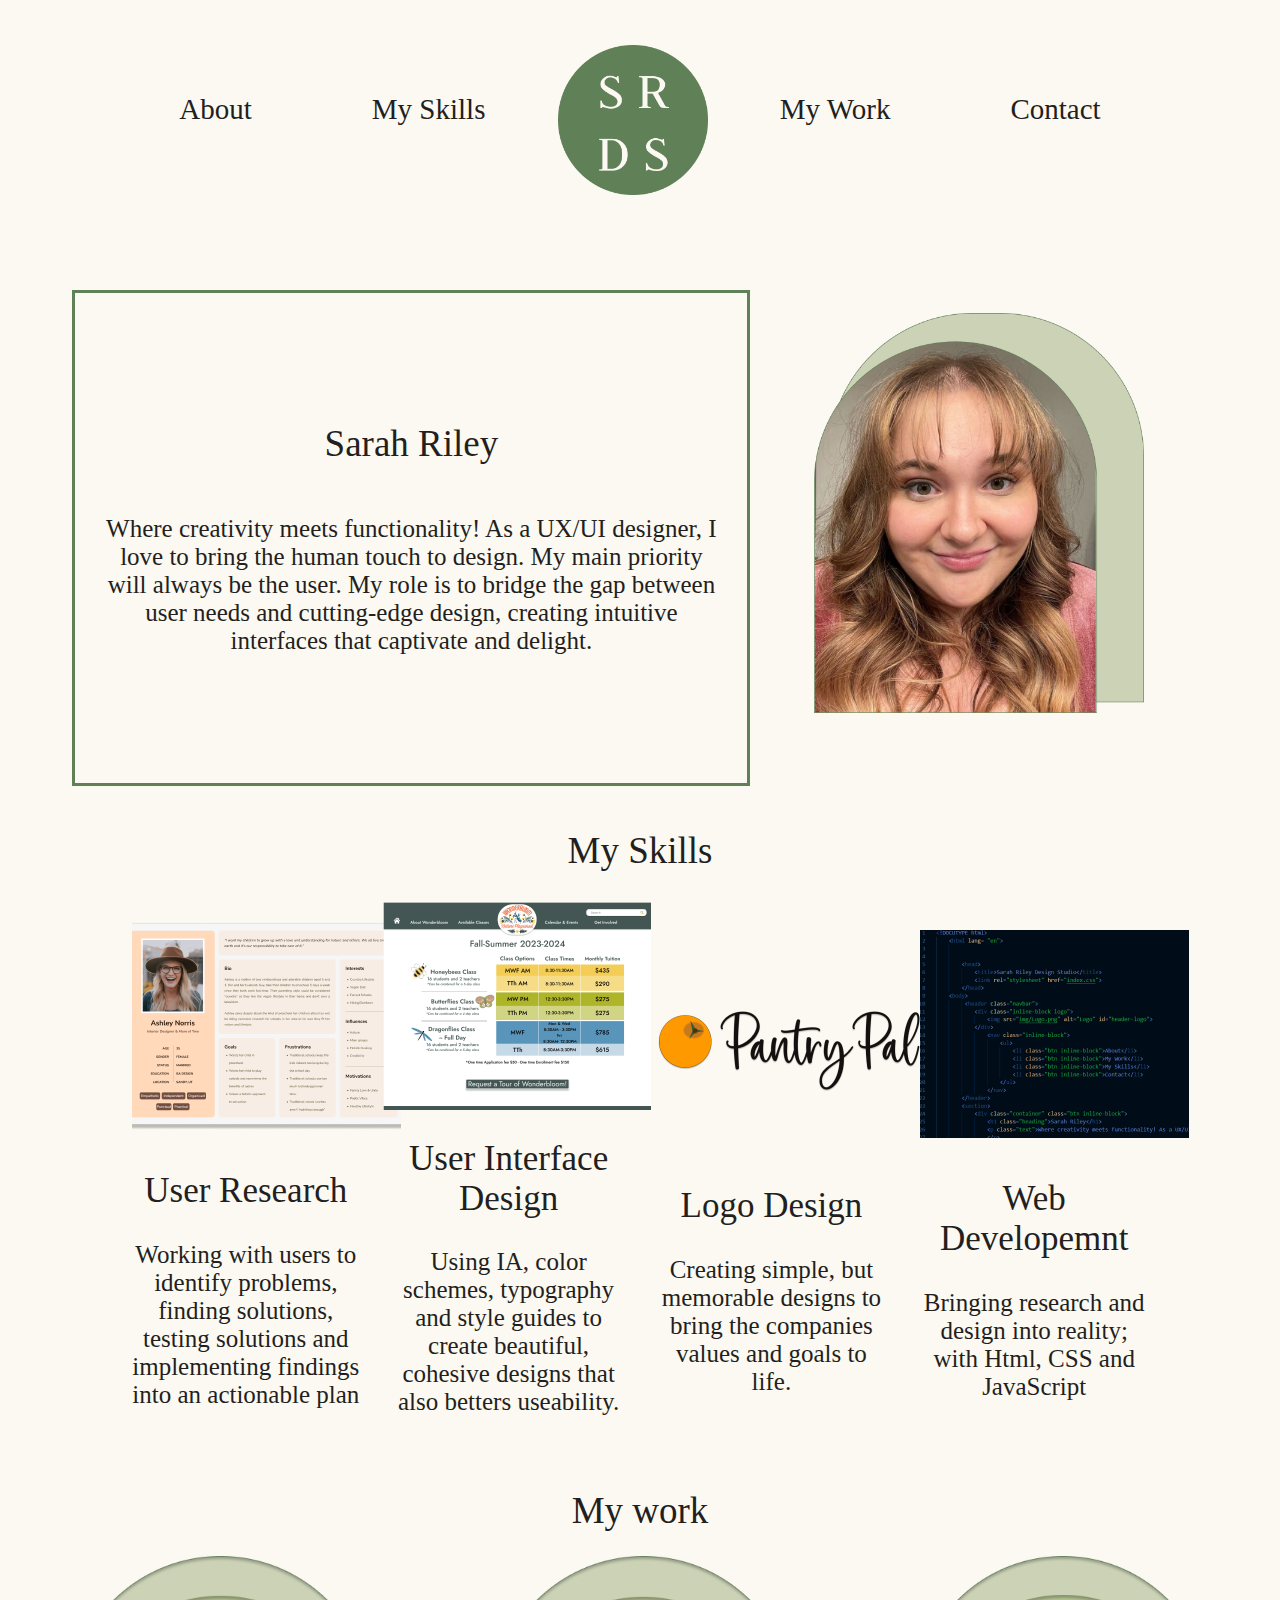
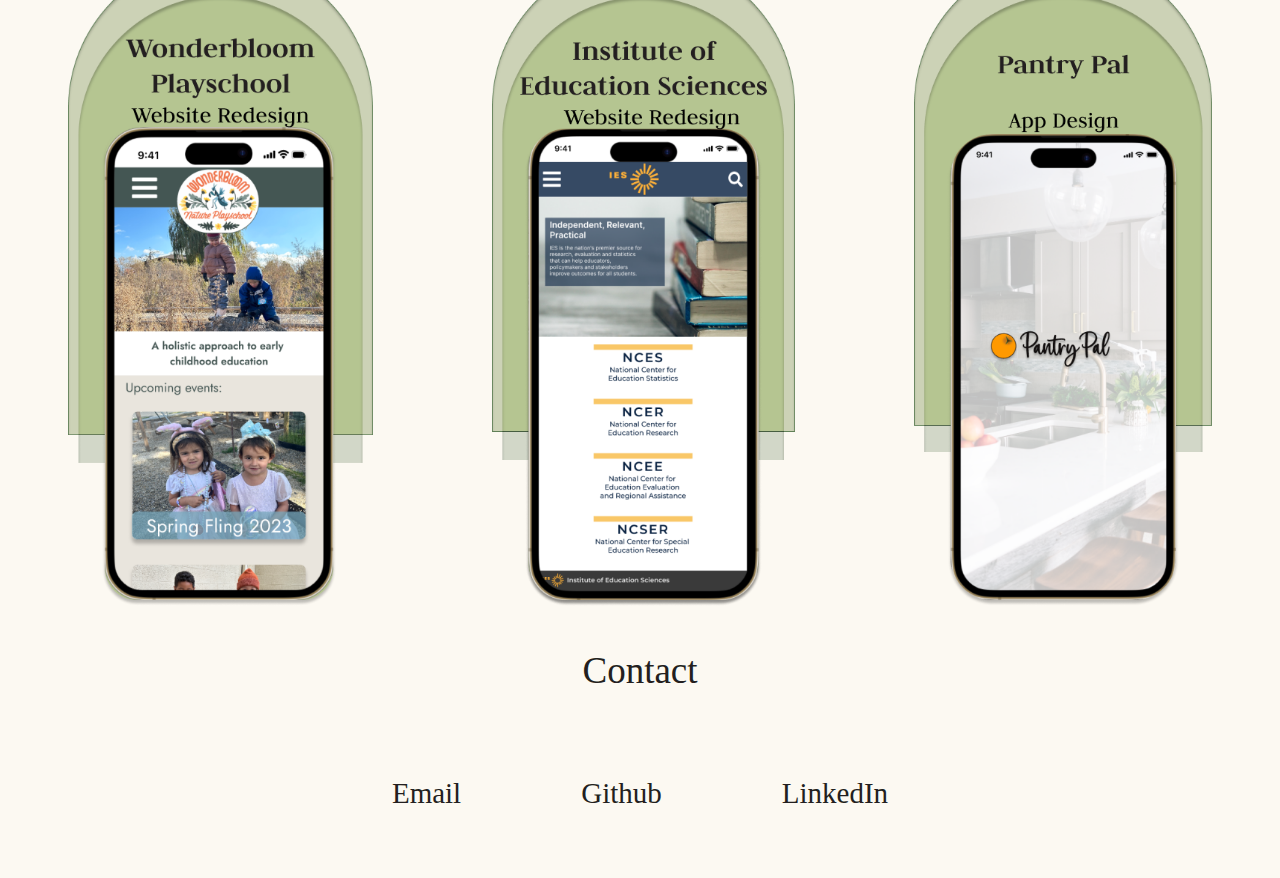
==== commit cb041ac8: "js" ====
--- a/index.html
+++ b/index.html
@@ -22,8 +22,8 @@
                     </div>
                 </nav>
         </header>
-        
-        <hr>
+        <br>
+    
        <section id="About">
             <div class="flexContainer">
              <div class="aboutContainer" id="about-heading">
@@ -34,31 +34,31 @@
                  <img src="img/heroimg.png" alt="profile picture" class="heroimg">
             </div>
         </section>
+        <br>
         
-        <hr>
        <section id="My-Skills">
             <h1>My Skills</h1>
             <div class=" container flexContainer ">
                 <div class="flex-item">
-                    <img src="img/User Persona - Template.png" class="skillimg">
+                    <img src="img/skillsPersona.png" class="skillimg">
                     <h2 class="heading2">User Research</h2>
                     <p class="text">Working with users to identify problems, finding solutions, testing solutions and implementing findings into an actionable plan</p>
 
                 </div>
                 <div class="flex-item">
-                    <img src="img/IES Homepage.png" class="skillimg">
+                    <img src="img/skillsWeb.png"skillimg">
                     <h2>User Interface Design</h2>
                     <p class="text">Using IA, color schemes, typography and style guides to create beautiful, cohesive designs that also betters useability.</p>
 
                 </div>
                 <div class="flex-item">
-                    <img src="img/PantryPalLogo.png" class="skillimg">
+                    <img src="img/skillsLogo.png" class="skillimg">
                     <h2>Logo Design</h2>
                     <p class="text">Creating simple, but memorable designs to bring the companies values and goals to life.</p>
 
                 </div>
                 <div class="flex-item">
-                    <img src="img/Screenshot 2023-07-11 181341.png" class="skillimg">
+                    <img src="img/skillsDev.png" class="skillimg">
                     <h2>Web Developemnt</h2>
                     <p class="text">Bringing research and design into reality; with Html, CSS and JavaScript</p>
 
@@ -66,8 +66,7 @@
             </div>
         </section>
         <br>
-        <br>
-        <hr>
+        
         <section id="My-Work">
             <h1>My work</h1>
             <div class="work flexContainer">
@@ -78,8 +77,9 @@
                 <a href=""><img class="work-img" src="img/PantryPal.png" alt="PantryPal" ></a>
             </div>
         </section>
+        <br>
         
-        <hr>
+        
         <footer id="Contact">
             <h1>Contact</h1>
             <div class="footerContainer">
@@ -98,7 +98,7 @@
            
        
     </body>
-    <script src="http://ajax.googleapis.com/ajax/libs/jquery/2.0.0/jquery.min.js"></script
+    <script src="https://ajax.googleapis.com/ajax/libs/jquery/2.0.0/jquery.min.js"></script
     <script src="https://code.jquery.com/jquery-3.4.1.min.js"></script>
     <script src="js/index.js"></script>
     
--- a/index.css
+++ b/index.css
@@ -156,7 +156,7 @@
 .footerContainer {
     display: flex;
     justify-content: center;
-    border: 3px solid var(--portfolio-logo-main, #608058);
+    
    
    
 }
@@ -172,7 +172,7 @@
 }
 
 .container {
-    border: 3px solid var(--portfolio-logo-main, #608058);
+    
     width: fit-content;
     height: fit-content;
     display: flex;
@@ -190,8 +190,7 @@
 
 .skillimg{
     padding: 5%;
-    height: auto;
-    width: 75%;
+    height:auto;
 }
 
 .flexContainer {
